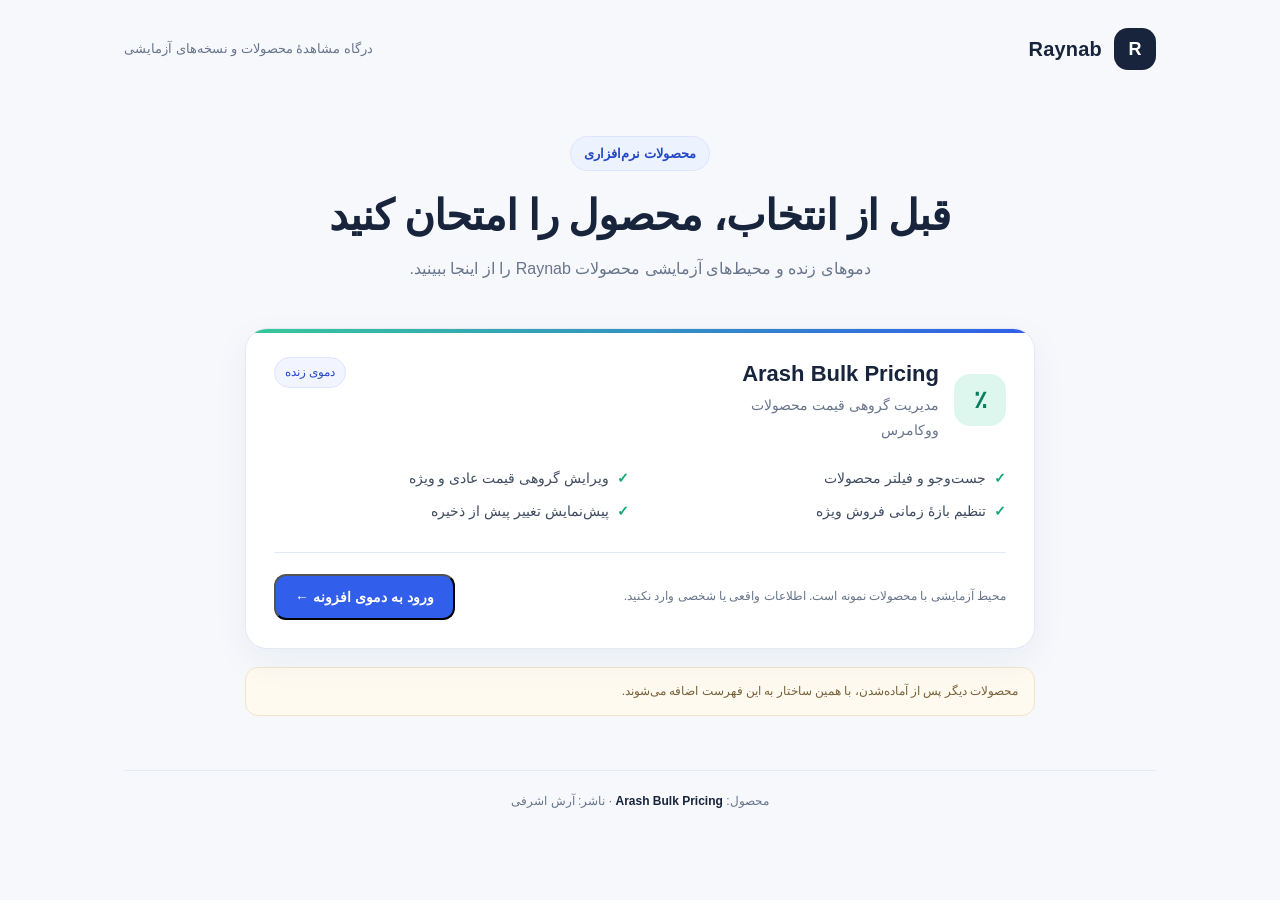
==== demo/portal/index.html @ 4909c29d "Import Arash Bulk Pricing source and continuation plan" ====
<!doctype html>
<html lang="fa" dir="rtl">
<head>
  <meta charset="utf-8">
  <meta name="viewport" content="width=device-width, initial-scale=1">
  <meta name="description" content="درگاه دموهای محصولات نرم‌افزاری Raynab؛ مشاهدهٔ دموی افزونه Arash Bulk Pricing برای ووکامرس.">
  <meta name="theme-color" content="#f6f8fc">
  <title>دموهای محصولات | Raynab</title>
  <style>
    :root{color-scheme:light;--ink:#17243b;--muted:#68758a;--line:#e4eaf2;--blue:#315eea;--blue-dark:#2449c7;--surface:#fff;--wash:#f6f8fc;--mint:#ddf7ee}
    *{box-sizing:border-box}
    body{margin:0;background:var(--wash);color:var(--ink);font-family:Tahoma,"Segoe UI",sans-serif;line-height:1.8}
    a{color:inherit}
    .page{max-width:1080px;margin:auto;padding:28px 24px 56px}
    .topbar{display:flex;align-items:center;justify-content:space-between;gap:20px;margin-bottom:66px}
    .brand{display:flex;align-items:center;gap:12px;text-decoration:none;font-weight:800;font-size:20px;letter-spacing:.2px}
    .mark{display:grid;place-items:center;width:42px;height:42px;border-radius:14px;background:var(--ink);color:#fff;font-size:18px}
    .topnote{color:var(--muted);font-size:13px}
    .intro{max-width:720px;margin:0 auto 44px;text-align:center}
    .eyebrow{display:inline-block;padding:5px 13px;border:1px solid #dce5ff;border-radius:999px;background:#edf2ff;color:var(--blue-dark);font-size:13px;font-weight:700}
    h1{margin:17px 0 10px;font-size:clamp(28px,5vw,42px);line-height:1.35;letter-spacing:-1px}
    .lead{margin:0;color:var(--muted);font-size:16px}
    .catalog{display:grid;grid-template-columns:minmax(0,1fr);gap:18px;max-width:790px;margin:auto}
    .card{position:relative;overflow:hidden;padding:28px;border:1px solid var(--line);border-radius:22px;background:var(--surface);box-shadow:0 12px 36px rgba(26,45,82,.055)}
    .card:before{position:absolute;inset:0 0 auto;height:4px;background:linear-gradient(90deg,#37c89a,#315eea);content:""}
    .card-head{display:flex;align-items:flex-start;justify-content:space-between;gap:20px}
    .product-icon{display:grid;place-items:center;flex:0 0 52px;height:52px;border-radius:16px;background:var(--mint);color:#087e5d;font-size:24px;font-weight:800}
    .status{padding:4px 10px;border:1px solid #dce5ff;border-radius:999px;background:#f2f5ff;color:var(--blue-dark);font-size:12px;white-space:nowrap}
    h2{margin:0 0 3px;font-size:22px;line-height:1.5}
    .subtitle{margin:0;color:var(--muted);font-size:14px}
    .features{display:grid;grid-template-columns:repeat(2,minmax(0,1fr));gap:8px 22px;margin:23px 0 27px;padding:0;list-style:none;color:#3f4c61;font-size:14px}
    .features li:before{margin-left:8px;color:#14a879;font-weight:800;content:"✓"}
    .card-actions{display:flex;align-items:center;justify-content:space-between;gap:20px;padding-top:21px;border-top:1px solid var(--line)}
    .small{max-width:390px;margin:0;color:var(--muted);font-size:12px}
    .button{display:inline-flex;align-items:center;justify-content:center;gap:9px;min-height:46px;padding:10px 19px;border-radius:12px;background:var(--blue);color:#fff;text-decoration:none;font-size:14px;font-weight:700;white-space:nowrap;transition:background .15s,transform .15s}
    .button:hover{transform:translateY(-1px);background:var(--blue-dark)}
    .arrow{font-size:18px;line-height:1}
    .notice{max-width:790px;margin:18px auto 0;padding:13px 16px;border:1px solid #f0e5c8;border-radius:13px;background:#fffaf0;color:#76623a;font-size:12px}
    footer{margin-top:54px;padding-top:20px;border-top:1px solid var(--line);color:var(--muted);font-size:12px;text-align:center}
    footer strong{color:var(--ink)}
    @media(max-width:620px){.page{padding:20px 15px 38px}.topbar{margin-bottom:45px}.topnote{display:none}.card{padding:22px 18px}.features{grid-template-columns:1fr;gap:6px}.card-actions{align-items:stretch;flex-direction:column}.button{width:100%}.small{max-width:none}}
  </style>
</head>
<body>
  <main class="page">
    <header class="topbar">
      <a class="brand" href="https://raynab.ir" aria-label="Raynab">
        <span class="mark" aria-hidden="true">R</span>
        <span>Raynab</span>
      </a>
      <span class="topnote">درگاه مشاهدهٔ محصولات و نسخه‌های آزمایشی</span>
    </header>

    <section class="intro" aria-labelledby="page-title">
      <span class="eyebrow">محصولات نرم‌افزاری</span>
      <h1 id="page-title">قبل از انتخاب، محصول را امتحان کنید</h1>
      <p class="lead">دموهای زنده و محیط‌های آزمایشی محصولات Raynab را از اینجا ببینید.</p>
    </section>

    <section class="catalog" aria-label="فهرست دموها">
      <article class="card">
        <div class="card-head">
          <div style="display:flex;align-items:center;gap:15px">
            <span class="product-icon" aria-hidden="true">٪</span>
            <div>
              <h2>Arash Bulk Pricing</h2>
              <p class="subtitle">مدیریت گروهی قیمت محصولات ووکامرس</p>
            </div>
          </div>
          <span class="status">دموی زنده</span>
        </div>
        <ul class="features">
          <li>جست‌وجو و فیلتر محصولات</li>
          <li>ویرایش گروهی قیمت عادی و ویژه</li>
          <li>تنظیم بازهٔ زمانی فروش ویژه</li>
          <li>پیش‌نمایش تغییر پیش از ذخیره</li>
        </ul>
        <div class="card-actions">
          <p class="small">محیط آزمایشی با محصولات نمونه است. اطلاعات واقعی یا شخصی وارد نکنید.</p>
          <form method="post" action="/arash-bulk-pricing/" style="margin:0">
            <input type="hidden" name="arash_demo_entry" value="Q3GvTi23-2FZaonM3ntN6rlbPUtfgX3AxYJIRMR-LAc">
            <button class="button" type="submit">ورود به دموی افزونه ←</button>
          </form>
        </div>
      </article>
    </section>

    <p class="notice">محصولات دیگر پس از آماده‌شدن، با همین ساختار به این فهرست اضافه می‌شوند.</p>
    <footer>محصول: <strong>Arash Bulk Pricing</strong> <span aria-hidden="true">·</span> ناشر: آرش اشرفی</footer>
  </main>
</body>
</html>
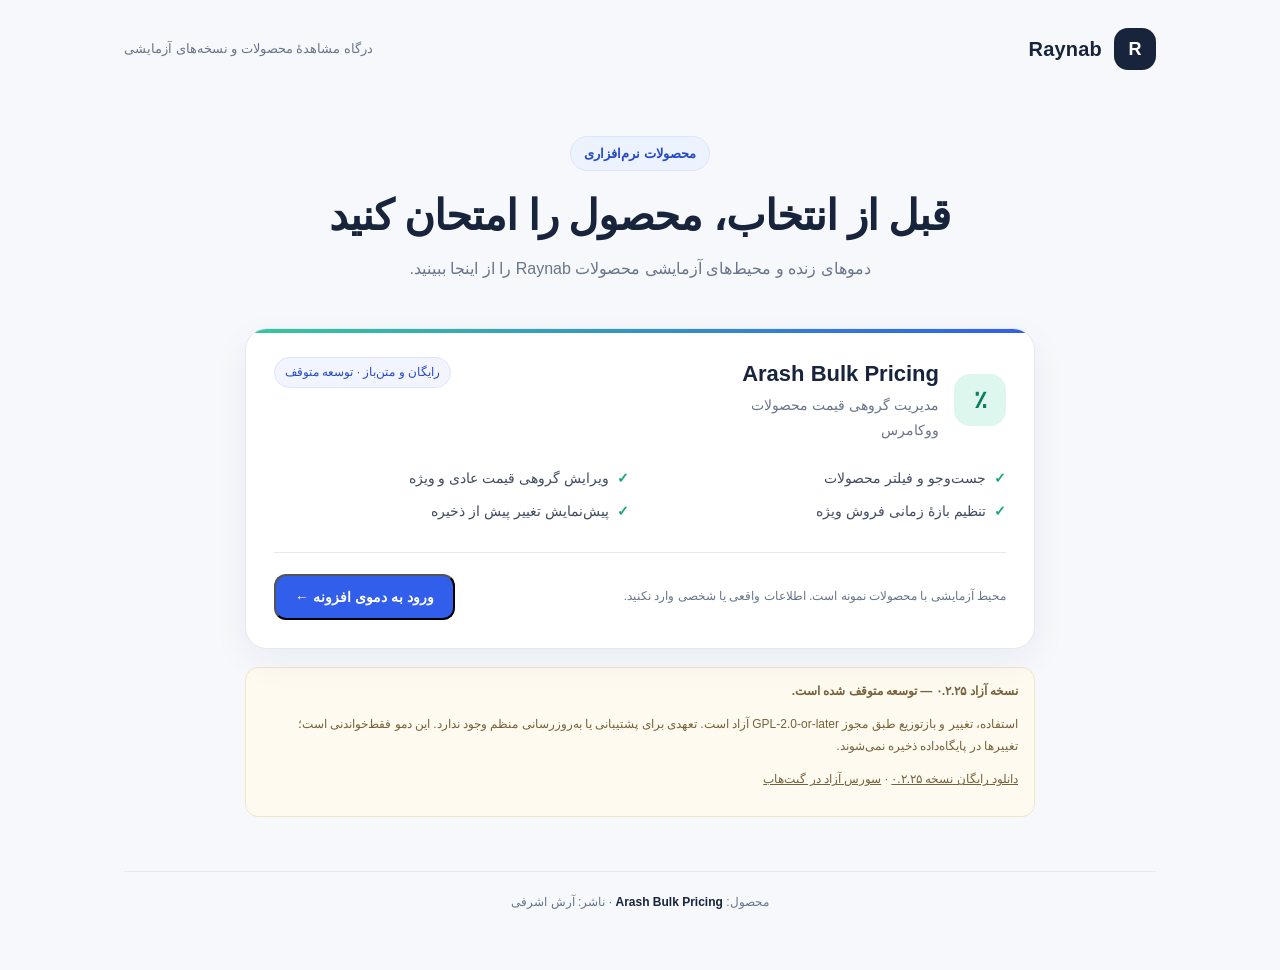
==== commit d17234bb: "Prepare free demo pages and document discontinued development" ====
--- a/demo/portal/index.html
+++ b/demo/portal/index.html
@@ -38,7 +38,7 @@
     .notice{max-width:790px;margin:18px auto 0;padding:13px 16px;border:1px solid #f0e5c8;border-radius:13px;background:#fffaf0;color:#76623a;font-size:12px}
     footer{margin-top:54px;padding-top:20px;border-top:1px solid var(--line);color:var(--muted);font-size:12px;text-align:center}
     footer strong{color:var(--ink)}
-    @media(max-width:620px){.page{padding:20px 15px 38px}.topbar{margin-bottom:45px}.topnote{display:none}.card{padding:22px 18px}.features{grid-template-columns:1fr;gap:6px}.card-actions{align-items:stretch;flex-direction:column}.button{width:100%}.small{max-width:none}}
+    @media(max-width:620px){.card-head{flex-wrap:wrap}.status{white-space:normal}.page{padding:20px 15px 38px}.topbar{margin-bottom:45px}.topnote{display:none}.card{padding:22px 18px}.features{grid-template-columns:1fr;gap:6px}.card-actions{align-items:stretch;flex-direction:column}.button{width:100%}.small{max-width:none}}
   </style>
 </head>
 <body>
@@ -67,7 +67,7 @@
               <p class="subtitle">مدیریت گروهی قیمت محصولات ووکامرس</p>
             </div>
           </div>
-          <span class="status">دموی زنده</span>
+          <span class="status">رایگان و متن‌باز · توسعه متوقف</span>
         </div>
         <ul class="features">
           <li>جست‌وجو و فیلتر محصولات</li>
@@ -85,7 +85,7 @@
       </article>
     </section>
 
-    <p class="notice">محصولات دیگر پس از آماده‌شدن، با همین ساختار به این فهرست اضافه می‌شوند.</p>
+    <section class="notice" aria-label="وضعیت پروژه"><strong>نسخه آزاد ۰.۲.۲۵ — توسعه متوقف شده است.</strong><p>استفاده، تغییر و بازتوزیع طبق مجوز GPL-2.0-or-later آزاد است. تعهدی برای پشتیبانی یا به‌روزرسانی منظم وجود ندارد. این دمو فقط‌خواندنی است؛ تغییرها در پایگاه‌داده ذخیره نمی‌شوند.</p><p><a href="https://github.com/arashashrafii/wordpress-plugin-arash-bulk-pricing/releases/download/v0.2.25/arash-bulk-pricing-0.2.25.zip">دانلود رایگان نسخه ۰.۲.۲۵</a> · <a href="https://github.com/arashashrafii/wordpress-plugin-arash-bulk-pricing">سورس آزاد در گیت‌هاب</a></p></section>
     <footer>محصول: <strong>Arash Bulk Pricing</strong> <span aria-hidden="true">·</span> ناشر: آرش اشرفی</footer>
   </main>
 </body>
